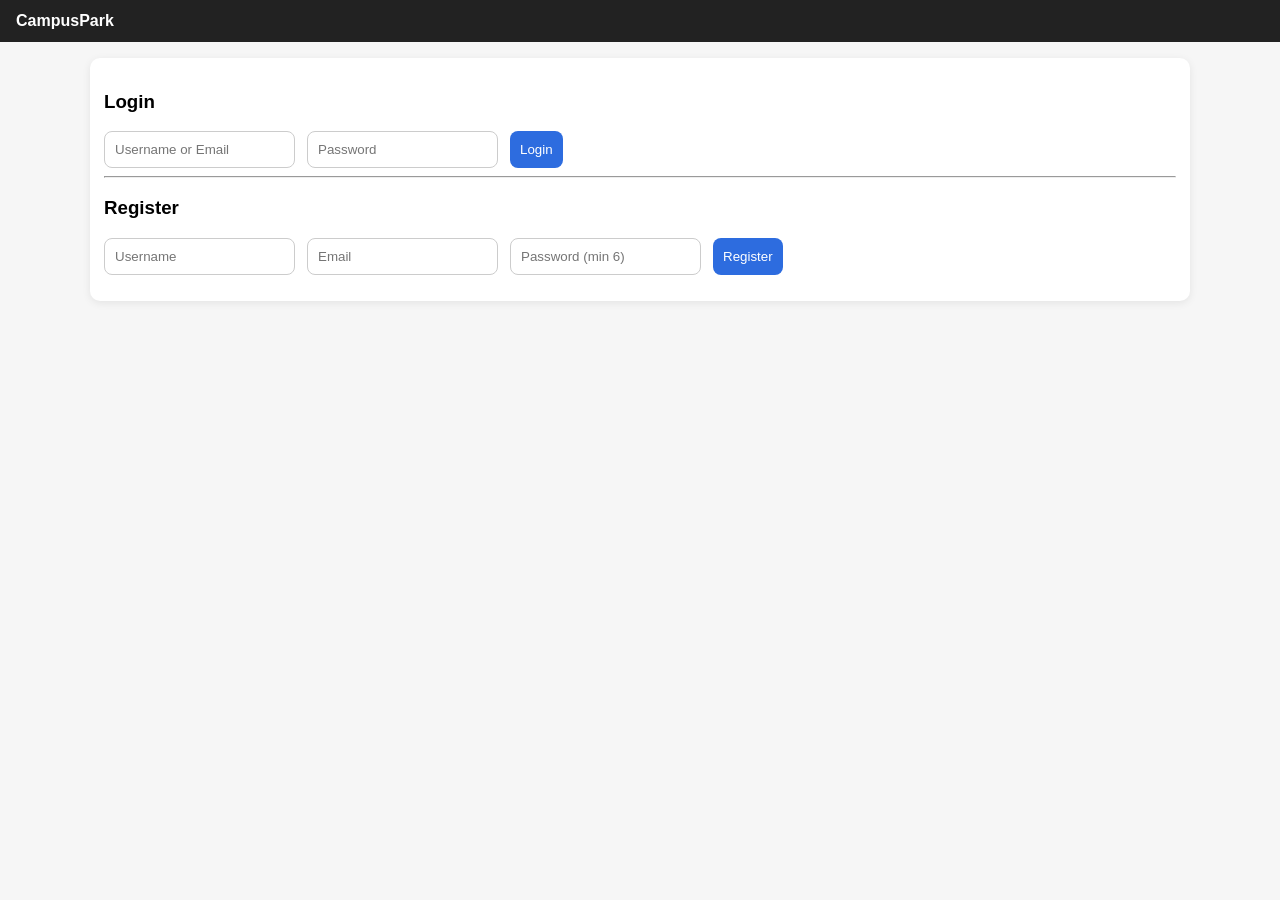
==== campuspark/frontend/index.html @ 0f524ab0 "Add files via upload" ====
<!doctype html>
<html>
<head>
  <meta charset="utf-8" />
  <title>CampusPark</title>
  <link rel="stylesheet" href="./css/main.css" />
</head>
<body>
<header>
  <div><b>CampusPark</b></div>
  <div id="topUser" class="small"></div>
</header>

<main>
  <div class="card" id="authCard">
    <h3>Login</h3>
    <div class="row">
      <input id="loginUser" placeholder="Username or Email" />
      <input id="loginPass" placeholder="Password" type="password" />
      <button id="loginBtn">Login</button>
    </div>

    <hr />

    <h3>Register</h3>
    <div class="row">
      <input id="regUser" placeholder="Username" />
      <input id="regEmail" placeholder="Email" />
      <input id="regPass" placeholder="Password (min 6)" type="password" />
      <button id="regBtn">Register</button>
    </div>
    <p class="small" id="authMsg"></p>
  </div>

  <div class="card hidden" id="appCard">
    <div class="row" style="align-items:center;justify-content:space-between;">
      <div>
        <h3>Select a Parking Lot</h3>
        <div class="small">Pick a lot to view the map + spot status.</div>
      </div>
      <div class="row">
        <button id="profileBtn" class="secondary">Profile</button>
        <button id="logoutBtn">Logout</button>
      </div>
    </div>

    <div class="row">
      <select id="lotSelect"></select>
      <button id="openLotBtn">Open</button>
    </div>
  </div>
</main>

<script type="module">
  import { login, register, me, logout } from "./js/auth.js";
  import { apiGet } from "./js/api.js";

  const authCard = document.getElementById("authCard");
  const appCard = document.getElementById("appCard");
  const authMsg = document.getElementById("authMsg");
  const topUser = document.getElementById("topUser");

  async function loadLots() {
    const data = await apiGet("/lots/list.php");
    const sel = document.getElementById("lotSelect");
    sel.innerHTML = "";
    data.lots.forEach(l => {
      const opt = document.createElement("option");
      opt.value = l.id;
      opt.textContent = `${l.name} (${l.code})`;
      sel.appendChild(opt);
    });
  }

  async function boot() {
    try {
      const u = await me();
      topUser.textContent = `Logged in as ${u.user.username} (${u.user.tokens} tokens)`;
      authCard.classList.add("hidden");
      appCard.classList.remove("hidden");
      await loadLots();
    } catch {
      topUser.textContent = "";
      authCard.classList.remove("hidden");
      appCard.classList.add("hidden");
    }
  }

  document.getElementById("loginBtn").onclick = async () => {
    authMsg.textContent = "";
    try {
      await login(
        document.getElementById("loginUser").value,
        document.getElementById("loginPass").value
      );
      await boot();
    } catch (e) {
      authMsg.textContent = e.message;
    }
  };

  document.getElementById("regBtn").onclick = async () => {
    authMsg.textContent = "";
    try {
      await register(
        document.getElementById("regUser").value,
        document.getElementById("regEmail").value,
        document.getElementById("regPass").value
      );
      await boot();
    } catch (e) {
      authMsg.textContent = e.message;
    }
  };

  document.getElementById("logoutBtn").onclick = async () => {
    await logout();
    await boot();
  };

  document.getElementById("openLotBtn").onclick = () => {
    const lotId = document.getElementById("lotSelect").value;
    location.href = `lot.html?lot_id=${encodeURIComponent(lotId)}`;
  };

  document.getElementById("profileBtn").onclick = () => {
    location.href = "profile.html";
  };

  boot();
</script>
</body>
</html>
---- campuspark/frontend/css/main.css ----
body { font-family: Arial, sans-serif; margin: 0; padding: 0; background: #f6f6f6; }
header { background: #222; color: white; padding: 12px 16px; display: flex; justify-content: space-between; align-items: center; }
main { padding: 16px; max-width: 1100px; margin: 0 auto; }
.card { background: white; border-radius: 10px; padding: 14px; margin-bottom: 12px; box-shadow: 0 2px 8px rgba(0,0,0,.08); }
.row { display: flex; gap: 12px; flex-wrap: wrap; }
input, select, button, textarea { padding: 10px; border-radius: 8px; border: 1px solid #ccc; }
button { cursor: pointer; border: 0; background: #2d6cdf; color: white; }
button.secondary { background: #666; }
.small { font-size: 12px; color: #555; }
.hidden { display: none; }
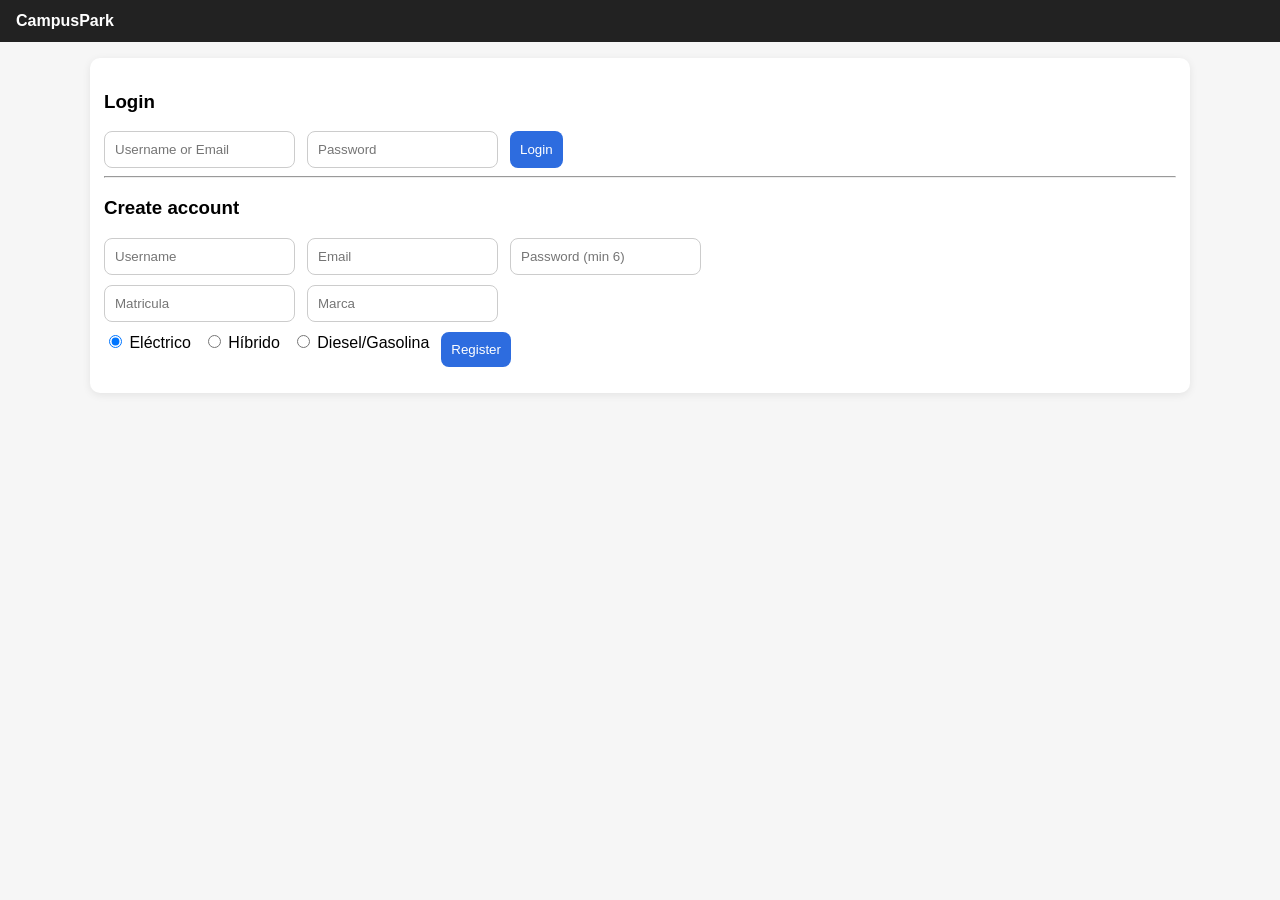
==== commit 4d0ce5cf: "New Version, updated Login System + Added Newer fields" ====
--- a/campuspark/frontend/index.html
+++ b/campuspark/frontend/index.html
@@ -22,13 +22,25 @@
 
     <hr />
 
-    <h3>Register</h3>
+    <h3>Create account</h3>
     <div class="row">
       <input id="regUser" placeholder="Username" />
       <input id="regEmail" placeholder="Email" />
       <input id="regPass" placeholder="Password (min 6)" type="password" />
+    </div>
+
+    <div class="row" style="margin-top:10px;">
+      <input id="regPlate" placeholder="Matricula" />
+      <input id="regMake" placeholder="Marca" />
+    </div>
+
+    <div class="row" style="margin-top:10px;">
+      <label><input type="radio" name="regVehicleType" value="ELECTRIC" checked /> Eléctrico</label>
+      <label><input type="radio" name="regVehicleType" value="HYBRID" /> Híbrido</label>
+      <label><input type="radio" name="regVehicleType" value="DIESEL_GAS" /> Diesel/Gasolina</label>
       <button id="regBtn">Register</button>
     </div>
+
     <p class="small" id="authMsg"></p>
   </div>
 
@@ -37,6 +49,7 @@
       <div>
         <h3>Select a Parking Lot</h3>
         <div class="small">Pick a lot to view the map + spot status.</div>
+        <div class="small" id="vehicleSummary"></div>
       </div>
       <div class="row">
         <button id="profileBtn" class="secondary">Profile</button>
@@ -59,6 +72,15 @@
   const appCard = document.getElementById("appCard");
   const authMsg = document.getElementById("authMsg");
   const topUser = document.getElementById("topUser");
+  const vehicleSummary = document.getElementById("vehicleSummary");
+
+  function renderVehicleSummary(user) {
+    if (!user.vehicle_plate || !user.vehicle_make || !user.vehicle_type) {
+      vehicleSummary.textContent = "No vehicle assigned.";
+      return;
+    }
+    vehicleSummary.textContent = `Vehicle: ${user.vehicle_plate} | ${user.vehicle_make} | ${user.vehicle_type}`;
+  }
 
   async function loadLots() {
     const data = await apiGet("/lots/list.php");
@@ -79,6 +101,7 @@
       authCard.classList.add("hidden");
       appCard.classList.remove("hidden");
       await loadLots();
+      renderVehicleSummary(u.user);
     } catch {
       topUser.textContent = "";
       authCard.classList.remove("hidden");
@@ -102,11 +125,25 @@
   document.getElementById("regBtn").onclick = async () => {
     authMsg.textContent = "";
     try {
-      await register(
-        document.getElementById("regUser").value,
-        document.getElementById("regEmail").value,
-        document.getElementById("regPass").value
-      );
+      const vehicleType = document.querySelector('input[name="regVehicleType"]:checked')?.value;
+
+      await fetch("/campuspark/backend/api/auth/register.php", {
+        method: "POST",
+        credentials: "include",
+        headers: { "Content-Type": "application/json" },
+        body: JSON.stringify({
+          username: document.getElementById("regUser").value,
+          email: document.getElementById("regEmail").value,
+          password: document.getElementById("regPass").value,
+          vehicle_plate: document.getElementById("regPlate").value,
+          vehicle_make: document.getElementById("regMake").value,
+          vehicle_type: vehicleType
+        })
+      }).then(async (res) => {
+        const data = await res.json();
+        if (!data.ok) throw new Error(data.error || "Register failed");
+      });
+
       await boot();
     } catch (e) {
       authMsg.textContent = e.message;
@@ -118,9 +155,20 @@
     await boot();
   };
 
-  document.getElementById("openLotBtn").onclick = () => {
-    const lotId = document.getElementById("lotSelect").value;
-    location.href = `lot.html?lot_id=${encodeURIComponent(lotId)}`;
+  document.getElementById("openLotBtn").onclick = async () => {
+    authMsg.textContent = "";
+    try {
+      const u = await me();
+      if (!u.user.vehicle_plate || !u.user.vehicle_make || !u.user.vehicle_type) {
+        authMsg.textContent = "Este usuario no tiene coche asignado.";
+        return;
+      }
+
+      const lotId = document.getElementById("lotSelect").value;
+      location.href = `lot.html?lot_id=${encodeURIComponent(lotId)}`;
+    } catch (e) {
+      authMsg.textContent = e.message;
+    }
   };
 
   document.getElementById("profileBtn").onclick = () => {
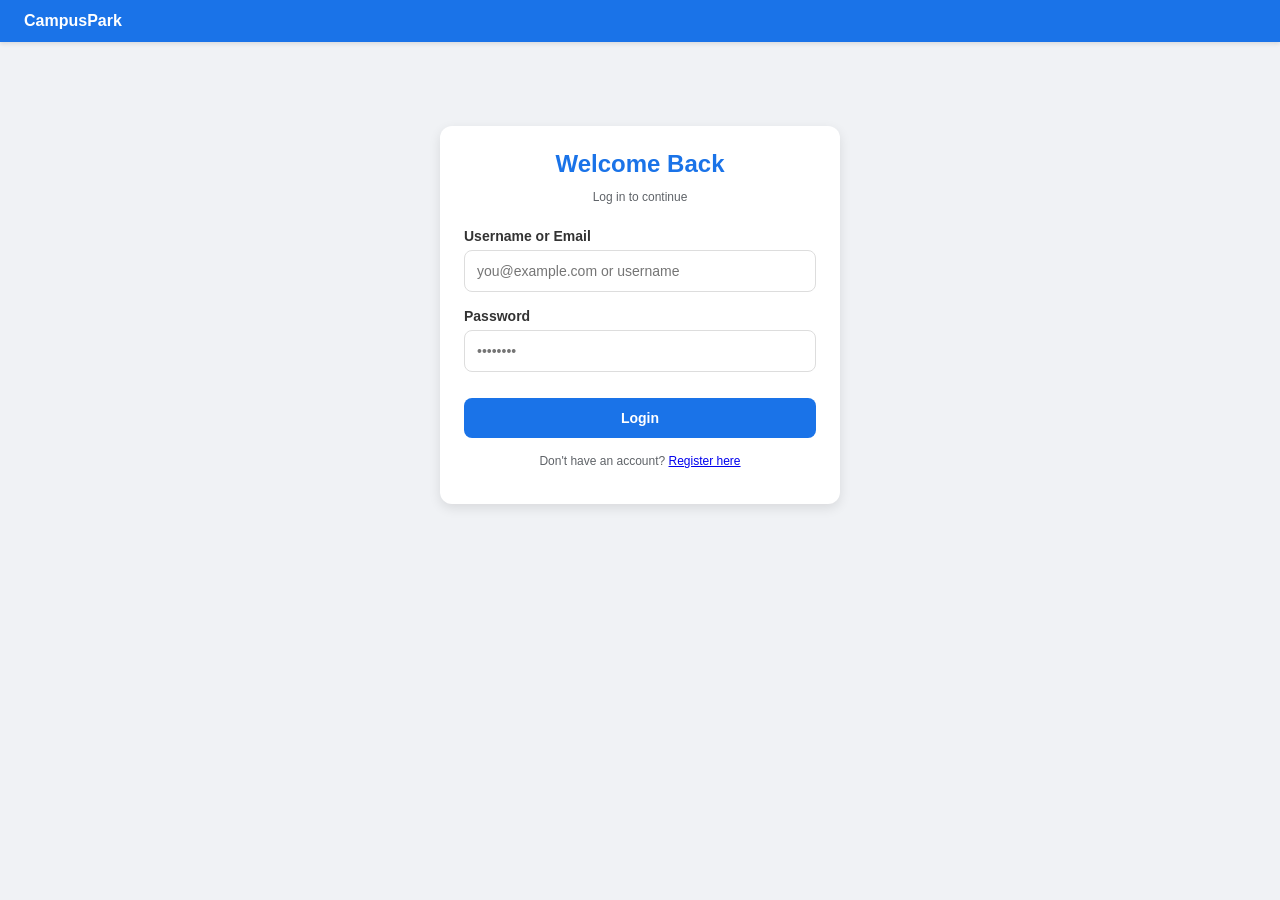
==== commit 602dad5a: "Enhance login and registration pages for better UX. Facilitated Claiming of spots logic." ====
--- a/campuspark/frontend/index.html
+++ b/campuspark/frontend/index.html
@@ -1,173 +1,115 @@
 <!doctype html>
-<html>
+<html lang="en">
 <head>
   <meta charset="utf-8" />
-  <title>CampusPark</title>
+  <meta name="viewport" content="width=device-width, initial-scale=1.0" />
+  <title>CampusPark - Dashboard</title>
   <link rel="stylesheet" href="./css/main.css" />
 </head>
 <body>
 <header>
   <div><b>CampusPark</b></div>
-  <div id="topUser" class="small"></div>
+  <div id="topUser" class="small" style="color: white;"></div>
 </header>
 
 <main>
-  <div class="card" id="authCard">
-    <h3>Login</h3>
-    <div class="row">
-      <input id="loginUser" placeholder="Username or Email" />
-      <input id="loginPass" placeholder="Password" type="password" />
-      <button id="loginBtn">Login</button>
-    </div>
-
-    <hr />
-
-    <h3>Create account</h3>
-    <div class="row">
-      <input id="regUser" placeholder="Username" />
-      <input id="regEmail" placeholder="Email" />
-      <input id="regPass" placeholder="Password (min 6)" type="password" />
-    </div>
-
-    <div class="row" style="margin-top:10px;">
-      <input id="regPlate" placeholder="Matricula" />
-      <input id="regMake" placeholder="Marca" />
-    </div>
-
-    <div class="row" style="margin-top:10px;">
-      <label><input type="radio" name="regVehicleType" value="ELECTRIC" checked /> Eléctrico</label>
-      <label><input type="radio" name="regVehicleType" value="HYBRID" /> Híbrido</label>
-      <label><input type="radio" name="regVehicleType" value="DIESEL_GAS" /> Diesel/Gasolina</label>
-      <button id="regBtn">Register</button>
-    </div>
-
-    <p class="small" id="authMsg"></p>
+  <div id="loading" class="text-center mt-4">
+    <p>Loading session...</p>
   </div>
 
   <div class="card hidden" id="appCard">
-    <div class="row" style="align-items:center;justify-content:space-between;">
+    <div class="row" style="align-items:center;justify-content:space-between; margin-bottom: 20px;">
       <div>
-        <h3>Select a Parking Lot</h3>
-        <div class="small">Pick a lot to view the map + spot status.</div>
-        <div class="small" id="vehicleSummary"></div>
+        <h2 style="margin:0;">Select a Parking Lot</h2>
+        <div class="small">Choose a lot to view the map and available spots.</div>
+        <div class="small mt-4" id="vehicleSummary" style="background: #e8f0fe; padding: 10px; border-radius: 8px; font-weight: 500;"></div>
       </div>
-      <div class="row">
+      <div class="row" style="flex: 0;">
         <button id="profileBtn" class="secondary">Profile</button>
-        <button id="logoutBtn">Logout</button>
+        <button id="logoutBtn" style="background: #ea4335;">Logout</button>
       </div>
     </div>
 
-    <div class="row">
-      <select id="lotSelect"></select>
-      <button id="openLotBtn">Open</button>
+    <hr style="margin: 20px 0; border: 0; border-top: 1px solid #eee;" />
+
+    <div class="form-group">
+      <label for="lotSelect">Available Parking:</label>
+      <div class="row">
+        <select id="lotSelect" style="flex: 3;"></select>
+        <button id="openLotBtn" style="flex: 1;">Open Map</button>
+      </div>
     </div>
+
+    <div id="indexMsg" class="error-msg hidden" style="margin-top: 20px;"></div>
   </div>
 </main>
 
 <script type="module">
-  import { login, register, me, logout } from "./js/auth.js";
+  import { me, logout } from "./js/auth.js";
   import { apiGet } from "./js/api.js";
 
-  const authCard = document.getElementById("authCard");
   const appCard = document.getElementById("appCard");
-  const authMsg = document.getElementById("authMsg");
+  const loading = document.getElementById("loading");
+  const indexMsg = document.getElementById("indexMsg");
   const topUser = document.getElementById("topUser");
   const vehicleSummary = document.getElementById("vehicleSummary");
 
   function renderVehicleSummary(user) {
     if (!user.vehicle_plate || !user.vehicle_make || !user.vehicle_type) {
-      vehicleSummary.textContent = "No vehicle assigned.";
+      vehicleSummary.textContent = "Vehicle: Not assigned.";
       return;
     }
-    vehicleSummary.textContent = `Vehicle: ${user.vehicle_plate} | ${user.vehicle_make} | ${user.vehicle_type}`;
+    const typeMap = {
+      'ELECTRIC': 'Electric',
+      'HYBRID': 'Hybrid',
+      'DIESEL_GAS': 'Diesel/Gas'
+    };
+    vehicleSummary.textContent = `Your Vehicle: ${user.vehicle_plate} • ${user.vehicle_make} • ${typeMap[user.vehicle_type] || user.vehicle_type}`;
   }
 
   async function loadLots() {
-    const data = await apiGet("/lots/list.php");
-    const sel = document.getElementById("lotSelect");
-    sel.innerHTML = "";
-    data.lots.forEach(l => {
-      const opt = document.createElement("option");
-      opt.value = l.id;
-      opt.textContent = `${l.name} (${l.code})`;
-      sel.appendChild(opt);
-    });
+    try {
+      const data = await apiGet("/lots/list.php");
+      const sel = document.getElementById("lotSelect");
+      sel.innerHTML = "";
+      data.lots.forEach(l => {
+        const opt = document.createElement("option");
+        opt.value = l.id;
+        opt.textContent = `${l.name} (${l.code})`;
+        sel.appendChild(opt);
+      });
+    } catch (e) {
+      console.error("Error loading lots:", e);
+    }
   }
 
   async function boot() {
     try {
       const u = await me();
-      topUser.textContent = `Logged in as ${u.user.username} (${u.user.tokens} tokens)`;
-      authCard.classList.add("hidden");
+      topUser.textContent = `Hello, ${u.user.username} (${u.user.tokens} tokens)`;
+      loading.classList.add("hidden");
       appCard.classList.remove("hidden");
       await loadLots();
       renderVehicleSummary(u.user);
-    } catch {
-      topUser.textContent = "";
-      authCard.classList.remove("hidden");
-      appCard.classList.add("hidden");
+    } catch (e) {
+      window.location.href = "login.html";
     }
   }
 
-  document.getElementById("loginBtn").onclick = async () => {
-    authMsg.textContent = "";
-    try {
-      await login(
-        document.getElementById("loginUser").value,
-        document.getElementById("loginPass").value
-      );
-      await boot();
-    } catch (e) {
-      authMsg.textContent = e.message;
-    }
-  };
-
-  document.getElementById("regBtn").onclick = async () => {
-    authMsg.textContent = "";
-    try {
-      const vehicleType = document.querySelector('input[name="regVehicleType"]:checked')?.value;
-
-      await fetch("/campuspark/backend/api/auth/register.php", {
-        method: "POST",
-        credentials: "include",
-        headers: { "Content-Type": "application/json" },
-        body: JSON.stringify({
-          username: document.getElementById("regUser").value,
-          email: document.getElementById("regEmail").value,
-          password: document.getElementById("regPass").value,
-          vehicle_plate: document.getElementById("regPlate").value,
-          vehicle_make: document.getElementById("regMake").value,
-          vehicle_type: vehicleType
-        })
-      }).then(async (res) => {
-        const data = await res.json();
-        if (!data.ok) throw new Error(data.error || "Register failed");
-      });
-
-      await boot();
-    } catch (e) {
-      authMsg.textContent = e.message;
-    }
-  };
-
   document.getElementById("logoutBtn").onclick = async () => {
     await logout();
-    await boot();
+    window.location.href = "login.html";
   };
 
   document.getElementById("openLotBtn").onclick = async () => {
-    authMsg.textContent = "";
+    indexMsg.classList.add("hidden");
     try {
-      const u = await me();
-      if (!u.user.vehicle_plate || !u.user.vehicle_make || !u.user.vehicle_type) {
-        authMsg.textContent = "Este usuario no tiene coche asignado.";
-        return;
-      }
-
       const lotId = document.getElementById("lotSelect").value;
+      if (!lotId) return;
       location.href = `lot.html?lot_id=${encodeURIComponent(lotId)}`;
     } catch (e) {
-      authMsg.textContent = e.message;
+      indexMsg.textContent = e.message;
+      indexMsg.classList.remove("hidden");
     }
   };
 
--- a/campuspark/frontend/css/main.css
+++ b/campuspark/frontend/css/main.css
@@ -1,10 +1,123 @@
-body { font-family: Arial, sans-serif; margin: 0; padding: 0; background: #f6f6f6; }
-header { background: #222; color: white; padding: 12px 16px; display: flex; justify-content: space-between; align-items: center; }
-main { padding: 16px; max-width: 1100px; margin: 0 auto; }
-.card { background: white; border-radius: 10px; padding: 14px; margin-bottom: 12px; box-shadow: 0 2px 8px rgba(0,0,0,.08); }
+body { font-family: 'Segoe UI', Tahoma, Geneva, Verdana, sans-serif; margin: 0; padding: 0; background: #f0f2f5; color: #333; }
+header { background: #1a73e8; color: white; padding: 12px 24px; display: flex; justify-content: space-between; align-items: center; box-shadow: 0 2px 4px rgba(0,0,0,0.1); }
+main { padding: 24px; max-width: 1100px; margin: 0 auto; }
+.card { background: white; border-radius: 12px; padding: 24px; margin-bottom: 20px; box-shadow: 0 4px 12px rgba(0,0,0,0.1); }
+.auth-container { max-width: 400px; margin: 60px auto; }
+.auth-header { text-align: center; margin-bottom: 24px; }
+.auth-header h2 { margin: 0; color: #1a73e8; }
+.form-group { margin-bottom: 16px; display: flex; flex-direction: column; }
+.form-group label { margin-bottom: 6px; font-weight: 600; font-size: 14px; }
 .row { display: flex; gap: 12px; flex-wrap: wrap; }
-input, select, button, textarea { padding: 10px; border-radius: 8px; border: 1px solid #ccc; }
-button { cursor: pointer; border: 0; background: #2d6cdf; color: white; }
-button.secondary { background: #666; }
-.small { font-size: 12px; color: #555; }
-.hidden { display: none; }+.row > * { flex: 1; }
+input, select, button, textarea { padding: 12px; border-radius: 8px; border: 1px solid #ddd; font-size: 14px; transition: border-color 0.2s; }
+input:focus { outline: none; border-color: #1a73e8; }
+button { cursor: pointer; border: 0; background: #1a73e8; color: white; font-weight: 600; transition: background 0.2s; }
+button:hover { background: #1557b0; }
+button.secondary { background: #eaecf0; color: #3c4043; }
+button.secondary:hover { background: #dadce0; }
+.small { font-size: 12px; color: #5f6368; }
+.text-center { text-align: center; }
+.mt-4 { margin-top: 16px; }
+.hidden { display: none; }
+.error-msg { color: #d93025; background: #fce8e6; padding: 10px; border-radius: 8px; margin-bottom: 16px; font-size: 13px; border: 1px solid #fad2cf; }
+.radio-group { display: flex; gap: 16px; margin-top: 8px; }
+.radio-option { display: flex; align-items: center; gap: 4px; font-size: 14px; cursor: pointer; }
+.radio-option input { width: auto; margin: 0; }
+
+/* Modal Styles */
+.modal-overlay {
+  position: fixed;
+  top: 0;
+  left: 0;
+  width: 100%;
+  height: 100%;
+  background: rgba(0, 0, 0, 0.5);
+  display: flex;
+  justify-content: center;
+  align-items: center;
+  z-index: 1000;
+  opacity: 0;
+  visibility: hidden;
+  transition: all 0.3s ease;
+}
+
+.modal-overlay.active {
+  opacity: 1;
+  visibility: visible;
+}
+
+.modal-content {
+  background: white;
+  padding: 24px;
+  border-radius: 12px;
+  width: 90%;
+  max-width: 450px;
+  box-shadow: 0 10px 25px rgba(0,0,0,0.2);
+  transform: translateY(-20px);
+  transition: all 0.3s ease;
+}
+
+.modal-overlay.active .modal-content {
+  transform: translateY(0);
+}
+
+.modal-header {
+  display: flex;
+  justify-content: space-between;
+  align-items: center;
+  margin-bottom: 16px;
+  border-bottom: 1px solid #eee;
+  padding-bottom: 12px;
+}
+
+.modal-header h3 {
+  margin: 0;
+  color: #1a73e8;
+}
+
+.modal-close {
+  cursor: pointer;
+  font-size: 24px;
+  color: #666;
+  line-height: 1;
+}
+
+.modal-body {
+  margin-bottom: 20px;
+}
+
+.spot-details {
+  background: #f8f9fa;
+  padding: 12px;
+  border-radius: 8px;
+  margin-bottom: 16px;
+}
+
+.spot-details p {
+  margin: 4px 0;
+  font-size: 14px;
+}
+
+.modal-footer {
+  display: flex;
+  flex-direction: column;
+  gap: 10px;
+}
+
+.modal-footer button {
+  width: 100%;
+}
+
+.status-badge {
+  display: inline-block;
+  padding: 4px 8px;
+  border-radius: 4px;
+  font-size: 12px;
+  font-weight: 600;
+  text-transform: uppercase;
+}
+
+.status-available { background: #e6f4ea; color: #1e8e3e; }
+.status-occupied { background: #fce8e6; color: #d93025; }
+.status-reserved { background: #e8f0fe; color: #1a73e8; }
+.status-ev { background: #f1f3f4; color: #3c4043; border: 1px solid #1a73e8; }
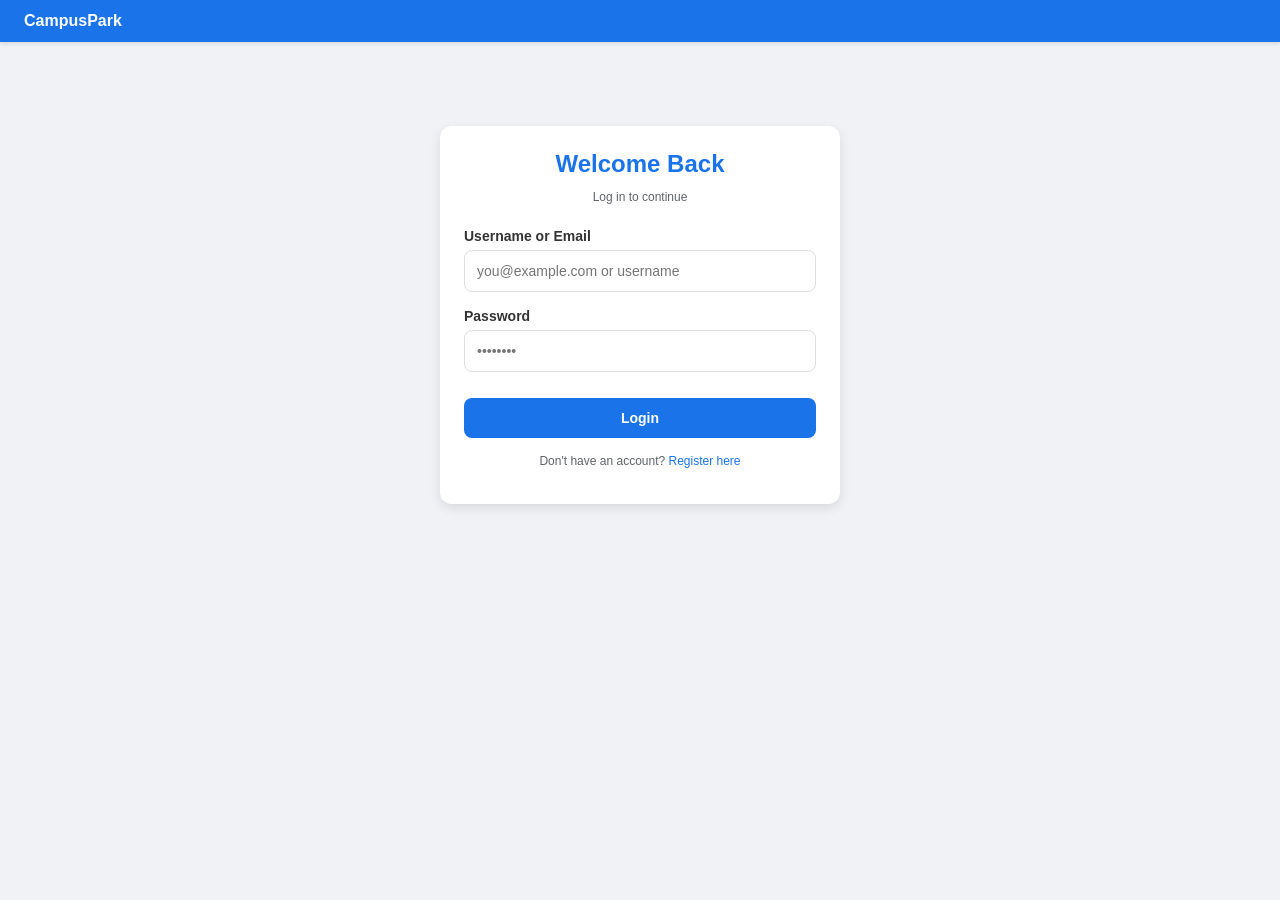
==== commit 217de800: "feat: Create Admin Dashboard" ====
--- a/campuspark/frontend/index.html
+++ b/campuspark/frontend/index.html
@@ -9,7 +9,11 @@
 <body>
 <header>
   <div><b>CampusPark</b></div>
-  <div id="topUser" class="small" style="color: white;"></div>
+  <nav>
+    <button onclick="location.href='index.html'" class="nav-btn active">Home</button>
+    <button onclick="location.href='profile.html'" class="nav-btn">Profile</button>
+    <button id="logoutBtnHeader" style="background: rgba(234, 67, 53, 0.9);">Logout</button>
+  </nav>
 </header>
 
 <main>
@@ -86,6 +90,13 @@
   async function boot() {
     try {
       const u = await me();
+      
+      // Redirect Admin to Admin Dashboard
+      if (u.user.role === 'ADMIN') {
+        window.location.href = "admin.html";
+        return;
+      }
+
       topUser.textContent = `Hello, ${u.user.username} (${u.user.tokens} tokens)`;
       loading.classList.add("hidden");
       appCard.classList.remove("hidden");
@@ -95,6 +106,11 @@
       window.location.href = "login.html";
     }
   }
+
+  document.getElementById("logoutBtnHeader").onclick = async () => {
+    await logout();
+    window.location.href = "login.html";
+  };
 
   document.getElementById("logoutBtn").onclick = async () => {
     await logout();
--- a/campuspark/frontend/css/main.css
+++ b/campuspark/frontend/css/main.css
@@ -15,6 +15,49 @@
 button:hover { background: #1557b0; }
 button.secondary { background: #eaecf0; color: #3c4043; }
 button.secondary:hover { background: #dadce0; }
+
+a { text-decoration: none; color: #1a73e8; }
+a:hover { text-decoration: underline; }
+
+.nav-btn {
+  display: inline-block;
+  padding: 8px 18px;
+  border-radius: 8px;
+  background: rgba(255, 255, 255, 0.15) !important;
+  color: white !important;
+  text-decoration: none !important;
+  font-weight: 600;
+  font-size: 14px;
+  transition: all 0.2s ease;
+  border: 1px solid rgba(255, 255, 255, 0.4);
+  box-shadow: 0 1px 2px rgba(0,0,0,0.1);
+  cursor: pointer;
+}
+
+.nav-btn:hover {
+  background: rgba(255, 255, 255, 0.3) !important;
+  text-decoration: none !important;
+  transform: translateY(-1px);
+  box-shadow: 0 4px 6px rgba(0,0,0,0.15);
+}
+
+.nav-btn.active {
+  background: white !important;
+  color: #1a73e8 !important;
+  border-color: white;
+  box-shadow: 0 2px 4px rgba(0,0,0,0.2);
+}
+
+.nav-btn:active {
+  transform: translateY(0);
+}
+
+header nav {
+  display: flex;
+  gap: 10px;
+  align-items: center;
+}
+
 .small { font-size: 12px; color: #5f6368; }
 .text-center { text-align: center; }
 .mt-4 { margin-top: 16px; }
@@ -110,14 +153,16 @@
 
 .status-badge {
   display: inline-block;
-  padding: 4px 8px;
-  border-radius: 4px;
+  padding: 4px 10px;
+  border-radius: 6px;
   font-size: 12px;
-  font-weight: 600;
+  font-weight: bold;
   text-transform: uppercase;
+  border: 1px solid rgba(0,0,0,0.1);
 }
 
-.status-available { background: #e6f4ea; color: #1e8e3e; }
-.status-occupied { background: #fce8e6; color: #d93025; }
-.status-reserved { background: #e8f0fe; color: #1a73e8; }
-.status-ev { background: #f1f3f4; color: #3c4043; border: 1px solid #1a73e8; }+.status-available { background: rgba(0, 220, 120, 1); color: #111; }
+.status-occupied { background: rgba(240, 50, 50, 1); color: white; }
+.status-reserved { background: #e8f0fe; color: #1a73e8; border-color: #1a73e8; }
+.status-ev { background: #2563eb; color: white; border-color: #1e40af; }
+.status-mine { background: #1a73e8; color: white; border: 2px solid #ffce00; }
